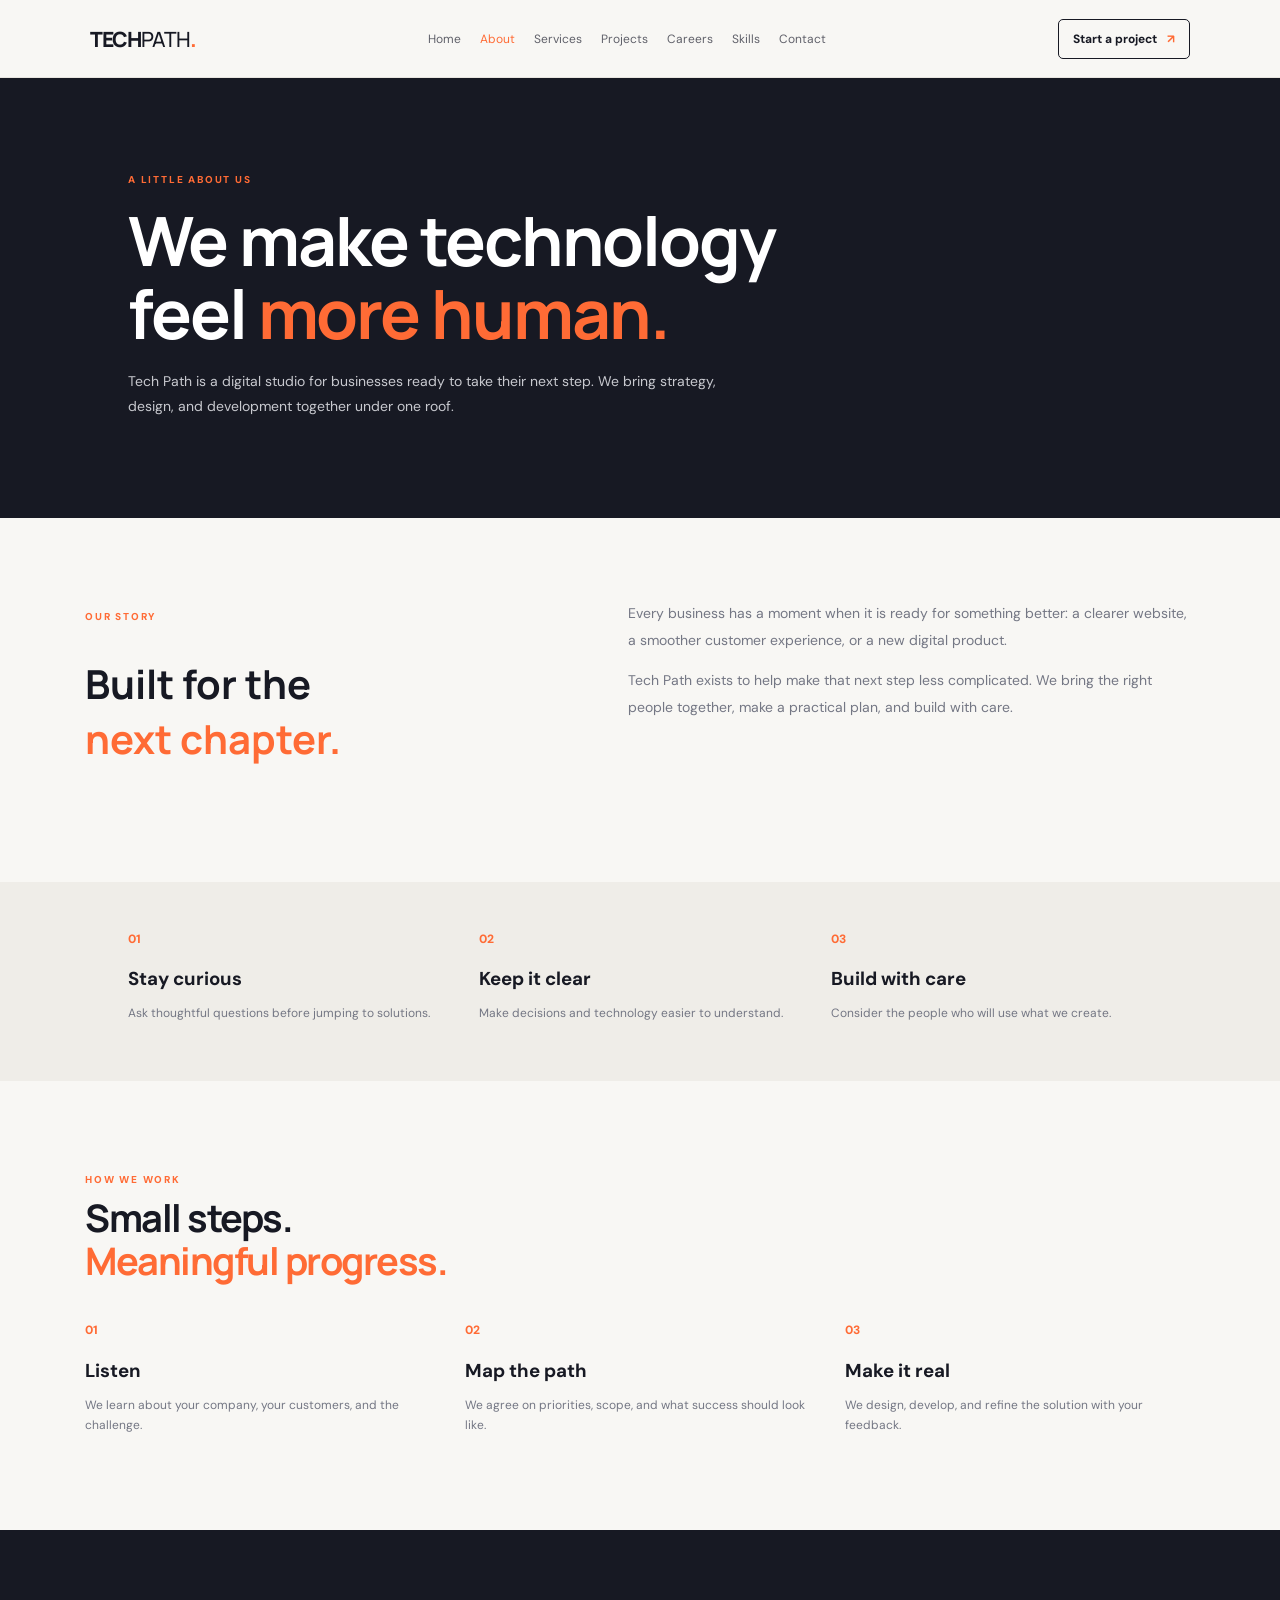
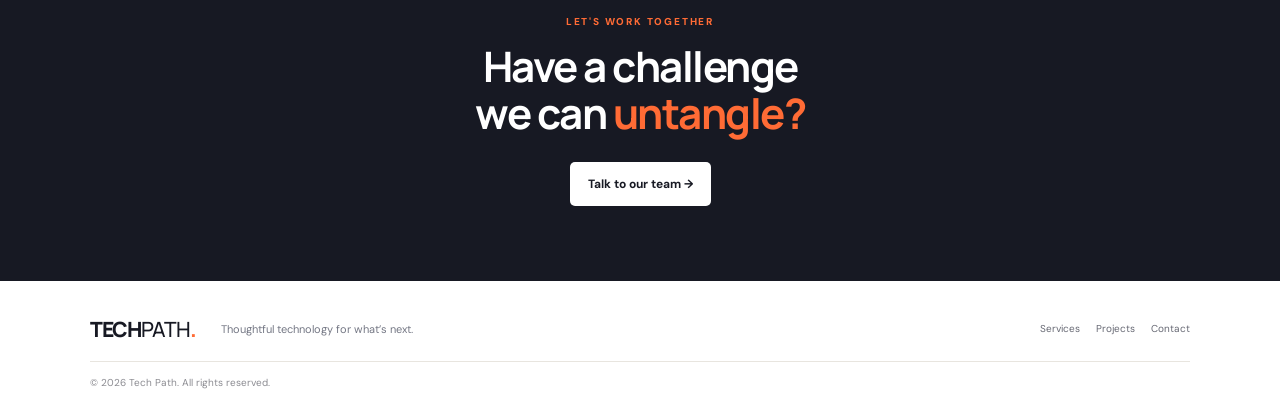
==== about.html @ bb297127 "Add files via upload" ====
<!DOCTYPE html>
<html lang="en">
<head>
  <meta charset="UTF-8">
  <meta name="viewport" content="width=device-width, initial-scale=1.0">
  <title>About | Tech Path</title>
  <link rel="stylesheet" href="style.css">
  <script src="script.js" defer></script>
</head>
<body>
  <header class="site-header">
    <a class="brand" href="index.html">TECH<span>PATH</span><i>.</i></a>
    <button class="menu-toggle" aria-label="Open menu" aria-expanded="false">☰</button>
    <nav class="site-nav">
      <a href="index.html">Home</a><a class="active" href="about.html">About</a>
      <a href="services.html">Services</a><a href="projects.html">Projects</a>
      <a href="careers.html">Careers</a><a href="skills.html">Skills</a><a href="contact.html">Contact</a>
    </nav>
    <a class="header-cta" href="contact.html">Start a project <span>↗</span></a>
  </header>

  <main>
    <section class="page-hero">
      <p class="eyebrow">A LITTLE ABOUT US</p>
      <h1>We make technology<br>feel <em>more human.</em></h1>
      <p>Tech Path is a digital studio for businesses ready to take their next step. We bring strategy, design, and development together under one roof.</p>
    </section>

    <section class="section split-section">
      <div><p class="eyebrow eyebrow-dark">OUR STORY</p><h2>Built for the<br><em>next chapter.</em></h2></div>
      <div class="long-copy">
        <p>Every business has a moment when it is ready for something better: a clearer website, a smoother customer experience, or a new digital product.</p>
        <p>Tech Path exists to help make that next step less complicated. We bring the right people together, make a practical plan, and build with care.</p>
      </div>
    </section>

    <section class="values-band">
      <article><span>01</span><h3>Stay curious</h3><p>Ask thoughtful questions before jumping to solutions.</p></article>
      <article><span>02</span><h3>Keep it clear</h3><p>Make decisions and technology easier to understand.</p></article>
      <article><span>03</span><h3>Build with care</h3><p>Consider the people who will use what we create.</p></article>
    </section>

    <section class="section">
      <p class="eyebrow eyebrow-dark">HOW WE WORK</p>
      <h2>Small steps.<br><em>Meaningful progress.</em></h2>
      <div class="steps-grid">
        <article><b>01</b><h3>Listen</h3><p>We learn about your company, your customers, and the challenge.</p></article>
        <article><b>02</b><h3>Map the path</h3><p>We agree on priorities, scope, and what success should look like.</p></article>
        <article><b>03</b><h3>Make it real</h3><p>We design, develop, and refine the solution with your feedback.</p></article>
      </div>
    </section>

    <section class="closing-cta"><p class="eyebrow">LET'S WORK TOGETHER</p><h2>Have a challenge<br>we can <em>untangle?</em></h2><a class="button button-light" href="contact.html">Talk to our team →</a></section>
  </main>

  <footer class="site-footer">
    <a class="brand" href="index.html">TECH<span>PATH</span><i>.</i></a><p>Thoughtful technology for what’s next.</p>
    <div class="footer-links"><a href="services.html">Services</a><a href="projects.html">Projects</a><a href="contact.html">Contact</a></div>
    <small>© <span class="current-year"></span> Tech Path. All rights reserved.</small>
  </footer>
</body>
</html>
---- style.css ----
@import url('https://fonts.googleapis.com/css2?family=DM+Sans:wght@400;500;600;700;800&family=Manrope:wght@400;500;600;700;800&display=swap');

:root {
  --ink: #171923;
  --muted: #747784;
  --orange: #ff6b35;
  --paper: #f8f7f4;
  --line: #e8e5df;
  --dark: #171923;
  --white: #fff;
}

* { box-sizing: border-box; }
html { scroll-behavior: smooth; }
body { margin: 0; background: var(--paper); color: var(--ink); font-family: "DM Sans", Arial, sans-serif; }
a { color: inherit; text-decoration: none; }
button, input, textarea, select { font: inherit; }
.site-header { min-height: 78px; padding: 0 7%; display: flex; align-items: center; justify-content: space-between; gap: 28px; background: var(--paper); border-bottom: 1px solid var(--line); position: sticky; top: 0; z-index: 10; }
.brand { font-family: Manrope, sans-serif; font-size: 21px; font-weight: 800; letter-spacing: -1px; white-space: nowrap; }
.brand span { font-weight: 500; }
.brand i { color: var(--orange); font-style: normal; }
.site-nav { display: flex; gap: 19px; align-items: center; }
.site-nav a { color: #60616a; font-size: 12px; transition: color .2s; }
.site-nav a:hover, .site-nav a.active { color: var(--orange); }
.header-cta { border: 1px solid var(--ink); border-radius: 5px; padding: 11px 14px; font-size: 12px; font-weight: 700; white-space: nowrap; }
.header-cta span { color: var(--orange); margin-left: 7px; }
.menu-toggle { display: none; background: none; border: 0; font-size: 24px; }
.hero { min-height: 580px; position: relative; overflow: hidden; padding: 90px 10% 82px; color: white; background: var(--dark); display: flex; align-items: center; }
.hero:after { content: ""; position: absolute; width: 550px; height: 550px; border: 1px solid #ffffff12; border-radius: 50%; right: -60px; top: -30px; }
.hero-copy { position: relative; z-index: 2; max-width: 600px; }
.eyebrow { color: var(--orange); font-size: 10px; font-weight: 800; letter-spacing: 1.8px; }
.eyebrow span { display: inline-block; width: 7px; height: 7px; background: var(--orange); border-radius: 50%; margin-right: 8px; }
.eyebrow-dark { color: var(--orange); }
.hero h1, .page-hero h1 { font-family: Manrope, sans-serif; font-size: clamp(46px, 6vw, 74px); line-height: 1.04; letter-spacing: -3px; margin: 25px 0 20px; }
h1 em, h2 em { color: var(--orange); font-style: normal; }
.hero-intro { max-width: 470px; color: #c8c9cf; line-height: 1.8; font-size: 15px; }
.hero-actions { display: flex; gap: 12px; flex-wrap: wrap; margin-top: 28px; }
.button { display: inline-flex; justify-content: center; align-items: center; gap: 16px; border: 0; border-radius: 5px; padding: 14px 18px; font-weight: 700; font-size: 12px; cursor: pointer; }
.button-orange { background: var(--orange); color: white; }
.button-ghost { color: white; border: 1px solid #ffffff40; }
.button-light { background: white; color: var(--ink); }
.button:hover, .header-cta:hover { transform: translateY(-2px); }
.hero-proof { display: flex; gap: 12px; align-items: center; margin-top: 35px; color: #b8bac3; font-size: 11px; line-height: 1.5; }
.hero-proof p { margin: 0; }
.hero-proof strong { color: white; }
.proof-mark { font-size: 24px; color: var(--orange); }
.hero-visual { position: absolute; right: 11%; top: 95px; width: 390px; height: 350px; }
.visual-orbit { position: absolute; border: 1px solid #ff6b353d; border-radius: 50%; left: 50%; top: 50%; transform: translate(-50%, -50%); }
.orbit-a { width: 190px; height: 190px; }
.orbit-b { width: 280px; height: 280px; }
.orbit-c { width: 370px; height: 370px; }
.visual-center { position: absolute; left: 50%; top: 50%; transform: translate(-50%, -50%); width: 120px; height: 120px; border-radius: 50%; display: grid; place-items: center; background: linear-gradient(140deg, #ff895c, #f1482b); box-shadow: 0 0 65px #ff6b3550; font-size: 30px; font-weight: 800; }
.visual-center i { position: absolute; right: 4px; top: 2px; font-style: normal; font-size: 20px; }
.floating-note { position: absolute; z-index: 2; background: #272932; border: 1px solid #ffffff20; padding: 11px 15px; display: grid; gap: 4px; }
.floating-note small { color: #a9aab0; font-size: 8px; letter-spacing: 1px; }
.floating-note strong { font-size: 16px; }
.note-top { top: 25px; right: 10px; }
.note-bottom { bottom: 28px; left: 5px; }
.path-line { position: absolute; width: 430px; height: 120px; border-top: 2px solid var(--orange); transform: rotate(-35deg); left: 5px; top: 125px; border-radius: 50%; opacity: .8; }
.hero-bottom { position: absolute; bottom: 26px; left: 10%; display: flex; align-items: center; gap: 14px; color: #a5a6ad; font-size: 9px; letter-spacing: 1.4px; }
.hero-bottom b { color: var(--orange); }
.metrics { background: #efede8; padding: 27px 10%; display: grid; grid-template-columns: repeat(3, 1fr); gap: 20px; }
.metrics div { display: flex; align-items: center; gap: 14px; }
.metrics strong { color: var(--orange); font-family: Manrope, sans-serif; font-size: 23px; }
.metrics span { color: #666873; font-size: 11px; }
.section { max-width: 1160px; margin: auto; padding: 82px 25px; }
.section-heading { display: flex; justify-content: space-between; align-items: end; gap: 24px; margin-bottom: 30px; }
.section h2, .home-feature h2, .closing-cta h2, .page-hero h1 { font-family: Manrope, sans-serif; }
.section-heading h2, .section > h2, .home-feature h2 { margin: 10px 0; font-size: 38px; line-height: 1.15; letter-spacing: -1.5px; }
.text-link { font-size: 12px; font-weight: 700; white-space: nowrap; }
.text-link span { color: var(--orange); }
.card-grid { display: grid; grid-template-columns: repeat(3, 1fr); gap: 15px; }
.service-card, .detail-card { padding: 24px; background: white; border: 1px solid var(--line); min-height: 240px; }
.card-number, .detail-card > span { color: #8b8b91; font-size: 9px; letter-spacing: 1.3px; }
.card-icon { margin: 22px 0; color: var(--orange); font-size: 28px; }
.service-card h3, .detail-card h2 { font-size: 18px; margin: 0 0 10px; }
.service-card p, .detail-card p, .work-card > p:not(.eyebrow) { color: var(--muted); font-size: 12px; line-height: 1.7; }
.service-card a { display: inline-block; color: var(--orange); font-size: 11px; font-weight: 700; margin-top: 10px; }
.home-feature { padding: 70px 10%; background: #efede8; display: flex; align-items: center; justify-content: space-between; gap: 40px; }
.home-feature > div:first-child { max-width: 540px; }
.home-feature h2, .closing-cta h2 { font-size: 42px; line-height: 1.12; letter-spacing: -1.5px; }
.home-feature p:not(.eyebrow) { max-width: 490px; color: var(--muted); font-size: 13px; line-height: 1.8; }
.feature-stamp { width: 260px; height: 260px; flex: 0 0 260px; border: 1px solid #d2cec6; border-radius: 50%; display: flex; align-items: center; justify-content: center; flex-wrap: wrap; align-content: center; gap: 13px; color: var(--ink); font-size: 10px; letter-spacing: 1px; transform: rotate(-12deg); }
.feature-stamp b { color: var(--orange); font-size: 20px; }
.project-preview { padding-bottom: 85px; }
.project-tile { display: grid; grid-template-columns: 1fr 1fr; min-height: 290px; padding: 35px; overflow: hidden; background: #f1ded2; }
.project-label { font-size: 9px; letter-spacing: 1px; }
.project-tile h3 { font: 700 32px/1.15 Manrope, sans-serif; letter-spacing: -1px; }
.project-arrow { color: #5f534c; font-size: 11px; }
.tile-art { position: relative; display: grid; place-items: center; background: #f5a879; color: #292322; font-size: 32px; line-height: .95; letter-spacing: -2px; }
.tile-art b { color: white; }
.tile-art i { position: absolute; right: 25px; top: 20px; font-size: 42px; font-style: normal; }
.closing-cta { padding: 75px 10%; text-align: center; color: white; background: var(--dark); }
.closing-cta h2 { margin: 15px 0 25px; }
.site-footer { display: grid; grid-template-columns: auto 1fr auto; gap: 14px 25px; align-items: center; padding: 30px 7%; background: white; }
.site-footer > p { color: var(--muted); font-size: 11px; }
.footer-links { display: flex; gap: 16px; font-size: 10px; color: #666873; }
.site-footer small { grid-column: 1 / -1; padding-top: 14px; border-top: 1px solid var(--line); color: #8b8b91; font-size: 10px; }
.page-hero { padding: 85px 10%; background: var(--dark); color: white; }
.page-hero h1 { font-size: clamp(44px, 6vw, 68px); line-height: 1.08; letter-spacing: -2px; margin: 18px 0; }
.page-hero > p:last-child { max-width: 620px; color: #c8c9cf; font-size: 14px; line-height: 1.8; }
.split-section { display: grid; grid-template-columns: 1fr 1.2fr; gap: 70px; align-items: start; }
.split-section h2 { font-size: 40px; }
.long-copy p, .career-intro > p { color: var(--muted); font-size: 14px; line-height: 1.9; margin-top: 0; }
.values-band { padding: 45px 10%; display: grid; grid-template-columns: repeat(3, 1fr); gap: 30px; background: #efede8; }
.values-band article > span, .steps-grid article > b { color: var(--orange); font-weight: 800; font-size: 12px; }
.values-band h3, .steps-grid h3 { margin-bottom: 8px; }
.values-band p, .steps-grid p { color: var(--muted); font-size: 12px; line-height: 1.7; }
.steps-grid { display: grid; grid-template-columns: repeat(3, 1fr); gap: 30px; margin-top: 35px; }
.service-detail-grid { display: grid; grid-template-columns: repeat(2, 1fr); gap: 16px; }
.detail-card { min-height: 315px; }
.detail-card ul { padding-left: 18px; color: #62636b; font-size: 12px; line-height: 2; }
.filter-row { display: flex; gap: 8px; margin-bottom: 28px; }
.filter-button { border: 1px solid var(--line); background: white; border-radius: 30px; padding: 10px 16px; font-size: 11px; cursor: pointer; }
.filter-button.selected { background: var(--ink); border-color: var(--ink); color: white; }
.project-grid { display: grid; grid-template-columns: repeat(2, 1fr); gap: 30px 18px; }
.work-card { transition: opacity .2s; }
.work-card.hidden { display: none; }
.work-art { min-height: 240px; display: flex; align-items: center; justify-content: center; position: relative; overflow: hidden; font: 700 37px/.94 Manrope, sans-serif; letter-spacing: -2px; }
.work-art > i { position: absolute; right: 22px; top: 14px; font-size: 42px; font-style: normal; }
.art-orange { background: #f1b28e; color: #30231e; }
.art-orange b { color: white; }
.art-blue { background: #bdcceb; color: #252b3b; }
.art-green { background: #cbd7b9; color: #273121; }
.orbit-word { text-align: center; }
.orbit-word b { color: white; }
.work-card > .eyebrow { margin-top: 20px; }
.work-card h2 { font-size: 20px; margin: 8px 0; }
.note, .form-note { color: #85858b; font-size: 10px; line-height: 1.6; }
.career-intro { display: grid; grid-template-columns: 1fr 1fr; gap: 60px; align-items: end; }
.career-intro h2, .contact-info h2 { font: 700 38px/1.1 Manrope, sans-serif; letter-spacing: -1px; }
.subheading { margin-top: 55px; font-size: 22px; }
.role-list article { display: flex; align-items: center; justify-content: space-between; gap: 20px; padding: 20px 0; border-top: 1px solid var(--line); }
.role-list article > div > span, .contact-detail span { color: var(--orange); font-size: 9px; font-weight: 800; letter-spacing: 1px; }
.role-list h3 { margin: 6px 0; }
.role-list p { color: var(--muted); font-size: 12px; margin: 0; }
.role-list article > a { color: var(--orange); font-size: 11px; font-weight: 700; white-space: nowrap; }
.skills-layout { display: grid; grid-template-columns: 1.3fr .7fr; gap: 60px; align-items: center; }
.skill-item { margin: 0 0 27px; }
.skill-item > div:first-child { display: flex; justify-content: space-between; font-weight: 700; font-size: 13px; }
.skill-item b { color: var(--orange); font-size: 10px; }
.skill-item p { color: var(--muted); font-size: 11px; }
.skill-track { height: 6px; background: #e6e3dd; }
.skill-track i { display: block; width: var(--skill); height: 100%; background: var(--orange); }
.skills-aside { padding: 30px; background: #efede8; }
.aside-symbol { display: grid; place-items: center; width: 60px; height: 60px; margin-bottom: 25px; color: white; background: var(--ink); border-radius: 50%; font-weight: 800; }
.skills-aside h2 { font-size: 24px; }
.skills-aside p:not(.eyebrow) { color: var(--muted); font-size: 12px; line-height: 1.7; }
.contact-layout { display: grid; grid-template-columns: .8fr 1.2fr; gap: 80px; }
.contact-info > p:not(.eyebrow) { color: var(--muted); font-size: 13px; line-height: 1.7; }
.contact-info > a { display: inline-block; margin: 12px 0 30px; color: var(--orange); font-weight: 700; }
.contact-detail { border-top: 1px solid var(--line); padding-top: 16px; display: grid; gap: 7px; font-size: 11px; }
.contact-form { display: grid; gap: 9px; }
.contact-form label { margin-top: 7px; font-size: 11px; font-weight: 700; }
.contact-form input, .contact-form textarea, .contact-form select { width: 100%; padding: 12px; border: 1px solid var(--line); background: white; border-radius: 4px; outline-color: var(--orange); font-size: 12px; }
.contact-form textarea { resize: vertical; }
.contact-form .button { justify-self: start; margin-top: 8px; }

@media (max-width: 980px) {
  .site-header { padding: 0 4%; gap: 14px; }
  .site-nav { gap: 11px; }
  .site-nav a { font-size: 10px; }
  .hero-visual { right: 3%; opacity: .55; }
  .hero-copy { max-width: 540px; }
  .section { padding-top: 65px; padding-bottom: 65px; }
}
@media (max-width: 700px) {
  .site-header { min-height: 68px; padding: 0 6%; flex-wrap: wrap; }
  .menu-toggle { display: block; margin-left: auto; }
  .header-cta { display: none; }
  .site-nav { display: none; order: 3; width: 100%; padding: 0 0 17px; flex-direction: column; align-items: stretch; }
  .site-nav.open { display: flex; }
  .site-nav a { padding: 9px 0; font-size: 13px; border-top: 1px solid var(--line); }
  .hero { min-height: 640px; padding: 65px 7% 90px; align-items: flex-start; }
  .hero h1 { font-size: 49px; }
  .hero-visual { right: -90px; top: 340px; transform: scale(.72); transform-origin: top right; opacity: .45; }
  .hero-bottom { left: 7%; gap: 8px; font-size: 8px; }
  .metrics { padding: 22px 7%; grid-template-columns: 1fr; gap: 12px; }
  .metrics strong { min-width: 58px; }
  .section { padding: 58px 7%; }
  .section-heading, .home-feature, .career-intro, .contact-layout, .split-section, .skills-layout { grid-template-columns: 1fr; display: grid; gap: 25px; }
  .section-heading { align-items: start; }
  .section-heading h2, .section > h2, .home-feature h2, .closing-cta h2 { font-size: 32px; }
  .card-grid, .values-band, .steps-grid, .service-detail-grid, .project-grid { grid-template-columns: 1fr; }
  .home-feature { padding: 55px 7%; }
  .feature-stamp { width: 200px; height: 200px; flex-basis: 200px; margin: 0 auto; }
  .project-tile { grid-template-columns: 1fr; padding: 25px; }
  .tile-art { min-height: 180px; }
  .closing-cta { padding: 60px 7%; }
  .site-footer { grid-template-columns: 1fr; padding: 26px 7%; }
  .footer-links { flex-wrap: wrap; }
  .site-footer small { grid-column: 1; }
  .page-hero { padding: 65px 7%; }
  .page-hero h1 { font-size: 46px; letter-spacing: -1.5px; }
  .values-band { padding: 35px 7%; gap: 16px; }
  .career-intro { gap: 10px; }
  .role-list article { align-items: flex-start; flex-direction: column; }
  .contact-layout { gap: 35px; }
}
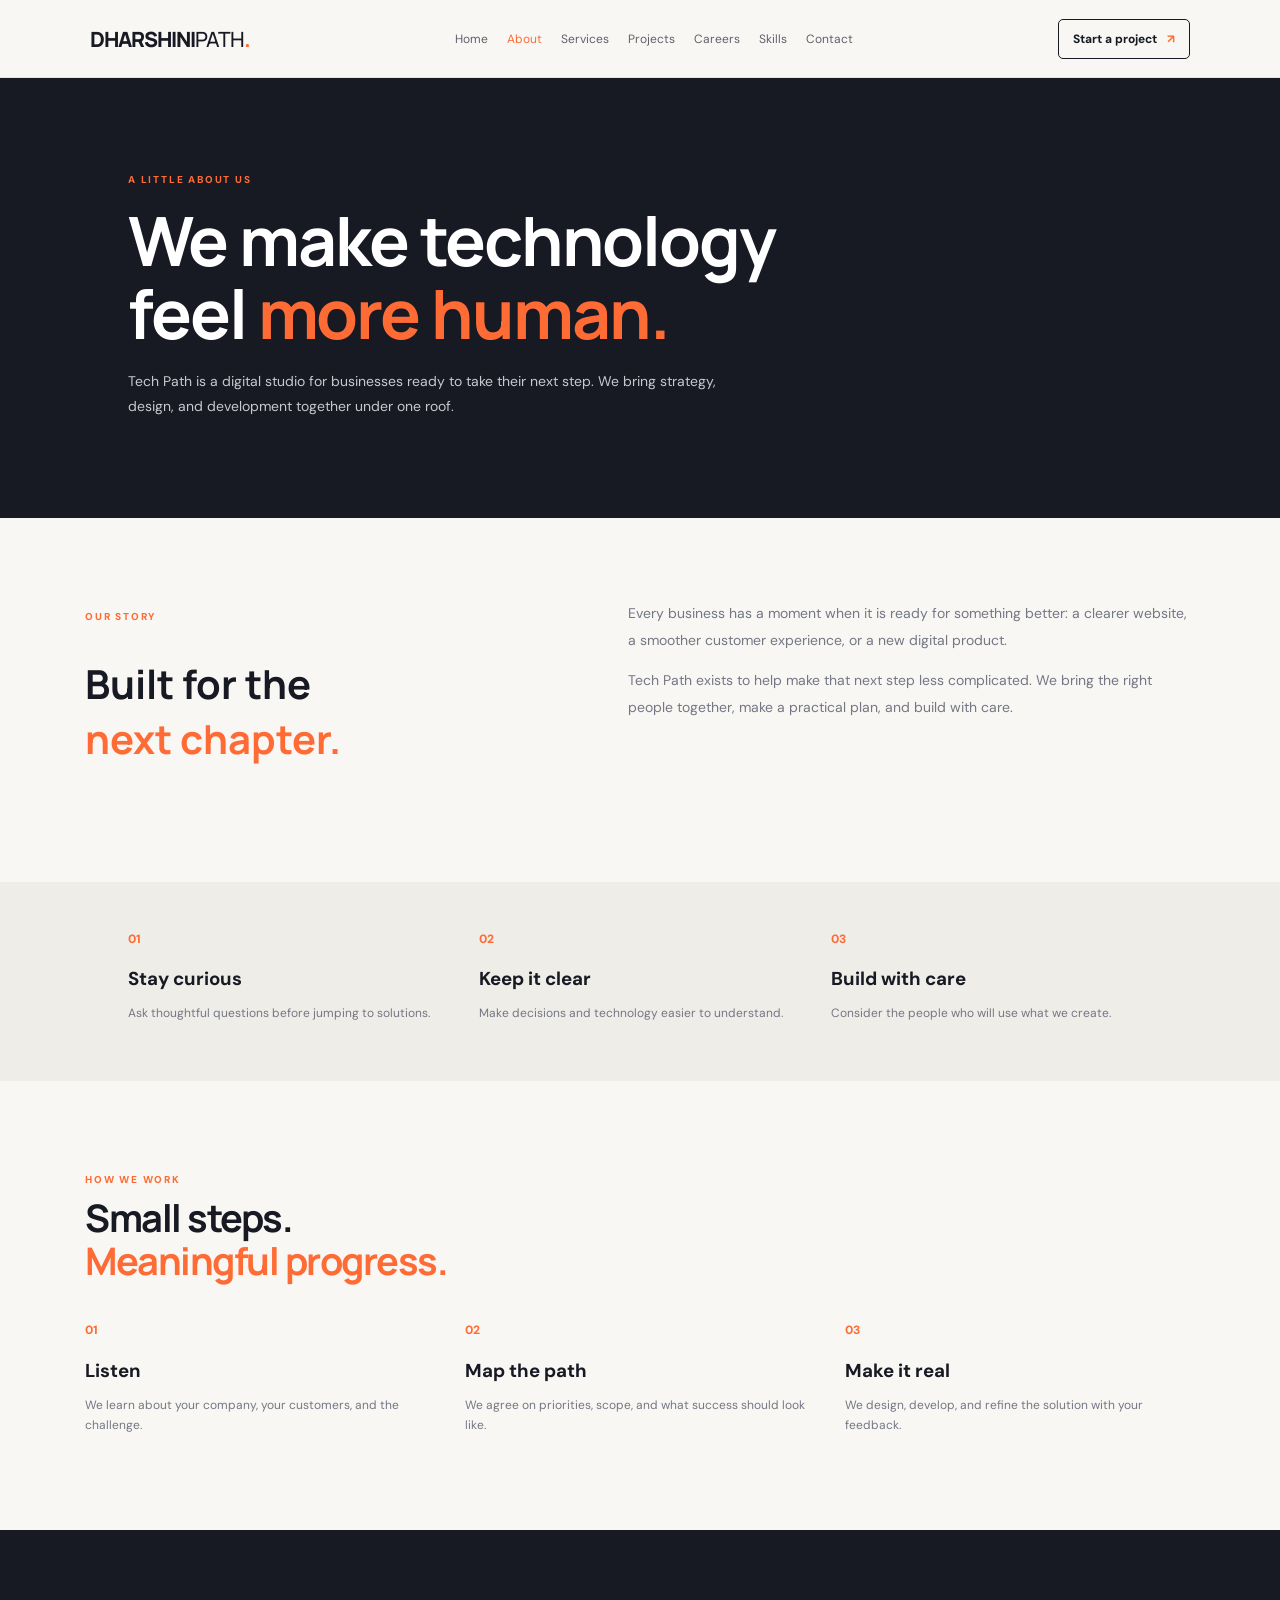
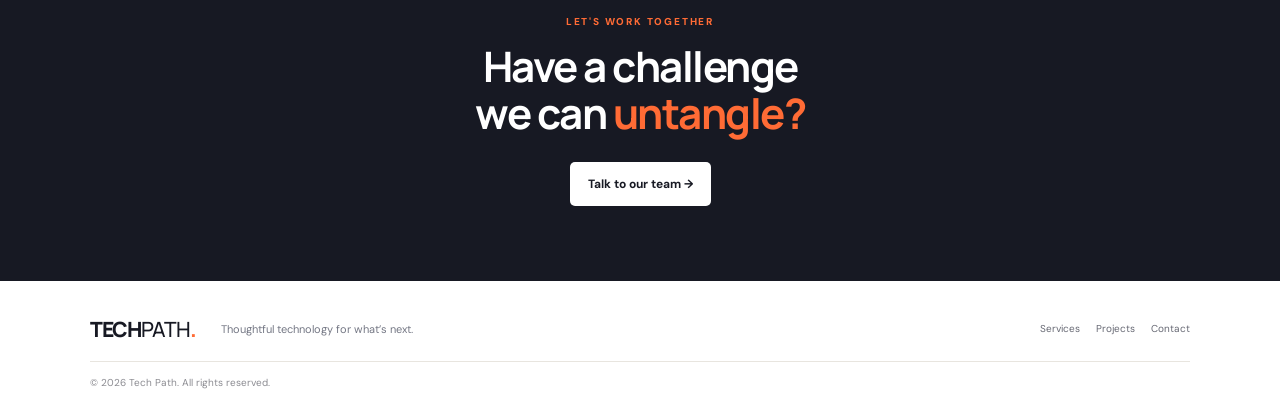
==== commit 1ab8afbc: "Update about.html" ====
--- a/about.html
+++ b/about.html
@@ -9,7 +9,7 @@
 </head>
 <body>
   <header class="site-header">
-    <a class="brand" href="index.html">TECH<span>PATH</span><i>.</i></a>
+    <a class="brand" href="index.html">DHARSHINI<span>PATH</span><i>.</i></a>
     <button class="menu-toggle" aria-label="Open menu" aria-expanded="false">☰</button>
     <nav class="site-nav">
       <a href="index.html">Home</a><a class="active" href="about.html">About</a>
@@ -59,4 +59,4 @@
     <small>© <span class="current-year"></span> Tech Path. All rights reserved.</small>
   </footer>
 </body>
-</html>+</html>
